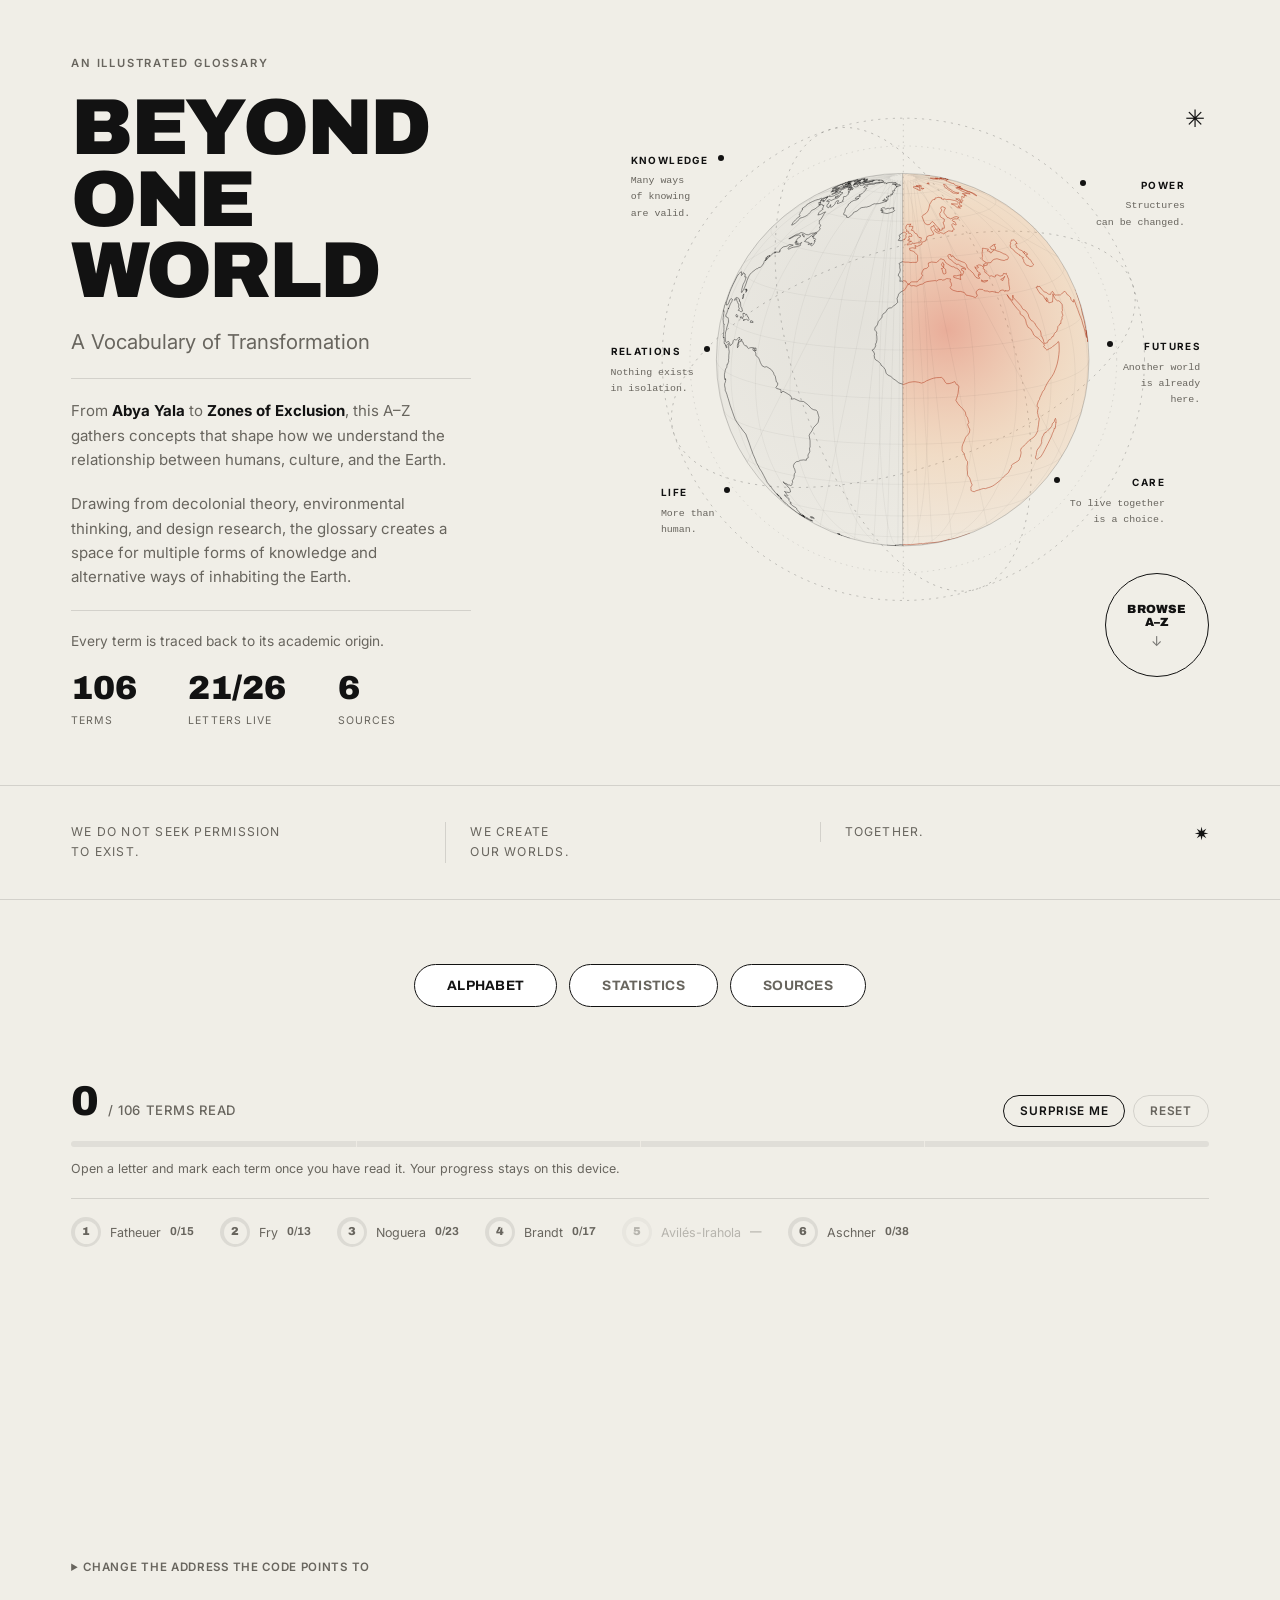
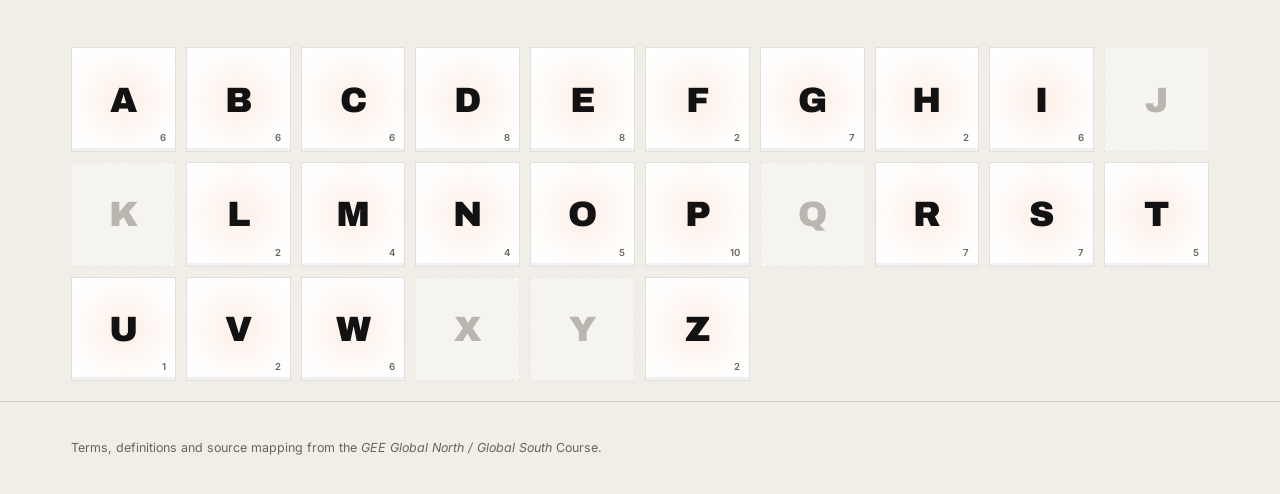
==== index.html @ c8bd0271 "Beyond One World — illustrated A–Z glossary An A–Z of 106 concepts around the Global North / Global " ====
<!doctype html>
<html lang="en">
<head>
<meta charset="UTF-8">
<meta name="viewport" content="width=device-width, initial-scale=1.0">
<title>Vocabulary — Global North / Global South</title>
<meta name="description" content="An illustrated A–Z of terms around Global North and Global South, linked to their academic sources.">
<link rel="preconnect" href="https://fonts.googleapis.com">
<link rel="preconnect" href="https://fonts.gstatic.com" crossorigin>
<link href="https://fonts.googleapis.com/css2?family=Archivo:wght@500;700;900&family=Inter:wght@400;500;600;700&display=swap" rel="stylesheet">
<link rel="stylesheet" href="styles.css?v=20260728113535">
</head>
<body>

<header class="site-header">
  <div class="wrap hero">

    <div class="hero-main">
      <p class="eyebrow">An illustrated glossary</p>
      <h1>Beyond<br>One<br>World</h1>
      <p class="hero-subtitle">A Vocabulary of Transformation</p>

      <div class="hero-rule"></div>

      <p class="intro">
        From <strong>Abya Yala</strong> to <strong>Zones of Exclusion</strong>, this A–Z gathers
        concepts that shape how we understand the relationship between humans, culture, and the Earth.
      </p>
      <p class="intro">
        Drawing from decolonial theory, environmental thinking, and design research, the glossary
        creates a space for multiple forms of knowledge and alternative ways of inhabiting the Earth.
      </p>

      <div class="hero-rule"></div>

      <p class="intro-note">Every term is traced back to its academic origin.</p>

      <dl class="stats">
        <div><dt id="stat-terms">–</dt><dd>terms</dd></div>
        <div><dt id="stat-letters">–</dt><dd>letters live</dd></div>
        <div><dt>6</dt><dd>sources</dd></div>
      </dl>
    </div>

    <div class="hero-globe">
      <span class="hero-star" aria-hidden="true">✳</span>

      <div class="globe-stage">
        <svg class="orbits" viewBox="0 0 800 800" aria-hidden="true">
          <g class="orbit-spin">
            <ellipse cx="400" cy="400" rx="330" ry="330"/>
            <ellipse cx="400" cy="400" rx="330" ry="150" transform="rotate(-18 400 400)"/>
            <ellipse cx="400" cy="400" rx="150" ry="330" transform="rotate(-18 400 400)"/>
            <ellipse cx="400" cy="400" rx="292" ry="292" class="orbit-faint"/>
          </g>
          <line class="meridian" x1="400" y1="70" x2="400" y2="730"/>
        </svg>

        <div class="globe" id="globe-live"></div>

        <ul class="notes">
          <li class="note note-knowledge"><b>Knowledge</b><span>Many ways<br>of knowing<br>are valid.</span></li>
          <li class="note note-power"><b>Power</b><span>Structures<br>can be changed.</span></li>
          <li class="note note-relations"><b>Relations</b><span>Nothing exists<br>in isolation.</span></li>
          <li class="note note-futures"><b>Futures</b><span>Another world<br>is already<br>here.</span></li>
          <li class="note note-life"><b>Life</b><span>More than<br>human.</span></li>
          <li class="note note-care"><b>Care</b><span>To live together<br>is a choice.</span></li>
        </ul>
      </div>

      <a class="hero-badge" href="#alphabet" aria-label="Browse the A–Z">
        <span class="hero-badge-label">Browse<br>A–Z</span>
        <span class="hero-badge-arrow" aria-hidden="true">↓</span>
      </a>
    </div>

  </div>

  <div class="creed">
    <div class="wrap creed-inner">
      <p>We do not seek permission<br>to exist.</p>
      <p>We create<br>our worlds.</p>
      <p>Together.</p>
      <span class="creed-mark" aria-hidden="true">✷</span>
    </div>
  </div>
</header>

<main class="wrap">
  <nav class="section-tabs" aria-label="Sections">
    <button class="tab-btn is-active" data-tab="alphabet" aria-selected="true">Alphabet</button>
    <button class="tab-btn" data-tab="stats" aria-selected="false">Statistics</button>
    <button class="tab-btn" data-tab="sources" aria-selected="false">Sources</button>
  </nav>

  <div id="tab-alphabet" class="tab-panel">
    <section class="discovery" aria-label="Reading progress">
      <div class="disc-top">
        <div class="disc-count">
          <span id="disc-found">0</span><span class="disc-of">/ <span id="disc-total">0</span> terms read</span>
        </div>
        <div class="disc-actions">
          <button id="disc-random" class="disc-btn">Surprise me</button>
          <button id="disc-reset" class="disc-btn is-quiet">Reset</button>
        </div>
      </div>
      <div class="disc-track" role="progressbar" aria-valuemin="0" aria-valuemax="100" aria-valuenow="0">
        <span id="disc-fill" class="disc-fill"></span>
        <span class="disc-mark" style="left:25%"></span>
        <span class="disc-mark" style="left:50%"></span>
        <span class="disc-mark" style="left:75%"></span>
      </div>
      <p class="disc-hint">Open a letter and mark each term once you have read it. Your progress stays on this device.</p>
      <div id="disc-medals" class="disc-medals"></div>
    </section>

    <section class="handoff" aria-label="Play on your phone">
      <button id="flip" class="flip" aria-expanded="false">
        <span class="flip-inner">

          <span class="flip-face flip-front">
            <span class="flip-blob" aria-hidden="true"></span>
            <span class="flip-eyebrow">Take it with you</span>
            <span class="flip-title">Let’s play</span>
            <span class="flip-sub">A letter appears. Tap it and learn what it holds.</span>
            <span class="flip-hint">Tap for the code →</span>
          </span>

          <span class="flip-face flip-back">
            <span class="flip-qr" id="qr"></span>
            <span class="flip-back-text">
              <span class="flip-eyebrow">Scan to play</span>
              <span id="qr-url" class="flip-url"></span>
              <span class="flip-hint">Tap to turn back</span>
            </span>
          </span>

        </span>
      </button>

      <details class="handoff-adv">
        <summary>Change the address the code points to</summary>
        <p id="handoff-note" class="handoff-note" hidden></p>
        <label class="handoff-field">
          <span>Address your phone should open</span>
          <input id="handoff-url" type="text" inputmode="url" spellcheck="false" autocomplete="off">
        </label>
        <a id="handoff-open" class="handoff-open" href="play.html">Or just play here ↗</a>
      </details>
    </section>

    <section id="alphabet" class="alphabet" aria-label="Alphabet">
      <!-- letter tiles injected by app.js -->
    </section>

    <section id="wordpanel" class="wordpanel" hidden>
      <div class="wordpanel-head">
        <div class="wordpanel-letter" id="wp-letter"></div>
        <button id="wp-close" class="close-btn" aria-label="Close">✕</button>
      </div>
      <div id="wp-cards" class="cards"></div>
    </section>
  </div>

  <div id="cursor-tag" class="cursor-tag" aria-hidden="true"><span>Explore</span></div>

  <div id="toast" class="toast" role="status" aria-live="polite" hidden>
    <span class="toast-mark" id="toast-mark"></span>
    <span><strong id="toast-title"></strong><em id="toast-body"></em></span>
  </div>

  <div id="tab-sources" class="tab-panel" hidden>
    <section id="sources" class="sources">
      <h2>Sources</h2>
      <p class="sources-note">The numbers on each term refer to these academic texts. Each one links to the original text.</p>
      <ol id="sources-list" class="sources-list"></ol>
    </section>
  </div>

  <div id="tab-stats" class="tab-panel" hidden>
    <section class="stats-page">
      <h2>Statistics</h2>
      <p class="sources-note">
        A qualitative concept analysis of the six sources. Every text was read against the same
        framework, so the profiles can be compared: concepts are grouped, counted, and categorised
        by frequency using fixed thresholds.
      </p>
      <p class="sources-note method-note">
        <strong>Method.</strong> All frequencies are counted directly from the source PDFs. Running
        page headers and the reference list are removed before counting, and each concept group is
        matched by an explicit set of word forms, so no occurrence is counted under two groups.
        Alongside frequency, each concept records the number of pages it appears on — a concept can
        be frequent yet confined to one stretch of a text.
      </p>

      <nav class="stats-level-nav" aria-label="Statistics levels">
        <button class="level-btn is-active" data-level="glossary">Glossary</button>
        <button class="level-btn" data-level="source">Source profiles</button>
        <button class="level-btn" data-level="compare">Comparison</button>
        <button class="level-btn" data-level="network">Network</button>
      </nav>

      <!-- ---------- Level 0: the glossary itself ---------- -->
      <div class="level-panel" data-level-panel="glossary">
        <h3 class="stats-subhead">Terms per letter</h3>
        <div class="radial-wrap">
          <div class="radial-chart-box">
            <div class="radial-glow" aria-hidden="true"></div>
            <svg id="radial-letters" viewBox="0 0 400 400"></svg>
            <div class="radial-center-label">
              <span id="radial-total">–</span>
              <span>terms</span>
            </div>
          </div>
        </div>

        <h3 class="stats-subhead">Terms per source</h3>
        <div id="stats-sources" class="stat-cards"></div>
      </div>

      <!-- ---------- Level 1: one source at a time ---------- -->
      <div class="level-panel" data-level-panel="source" hidden>
        <div class="source-picker">
          <label for="stat-source-select">Source</label>
          <div class="select-shell">
            <select id="stat-source-select"></select>
            <span class="select-arrow" aria-hidden="true">▾</span>
          </div>
        </div>
        <div id="source-profile" class="source-profile" aria-live="polite"></div>
        <div id="word-freq-sections"></div>
      </div>

      <!-- ---------- Level 2: the six texts against each other ---------- -->
      <div class="level-panel" data-level-panel="compare" hidden>
        <div id="compare-sections"></div>
      </div>

      <!-- ---------- Level 3: concepts as a network ---------- -->
      <div class="level-panel" data-level-panel="network" hidden>
        <div id="network-sections"></div>
      </div>
    </section>
  </div>
</main>

<footer class="site-footer">
  <div class="wrap">
    <p>Terms, definitions and source mapping from the <em>GEE Global North / Global South</em> Course.</p>
  </div>
</footer>

<script src="assets/globe-data.js"></script>
<script src="globe.js"></script>
<script src="qr.js?v=20260728113535"></script>
<script src="data.js?v=20260728113535"></script>
<script src="app.js?v=20260728113535"></script>
</body>
</html>
---- styles.css ----
:root {
  --accent: #DE4B25;
  --accent-soft: #F2A25C;

  --bg: #F0EEE7;
  --ink: #121212;
  --ink-soft: #68655E;
  --paper: #FFFFFF;
  --line: rgba(18, 18, 18, 0.13);

  /* Concept families — five muted tones tuned to the warm off-white paper */
  --fam-eco: #4E7F63;
  --fam-pol: #DE4B25;
  --fam-dec: #8E4468;
  --fam-soc: #46688C;
  --fam-des: #C4862A;

  --font-display: 'Archivo', sans-serif;
  --font-body: 'Inter', sans-serif;

  /* vertical rhythm — one scale the whole page breathes from */
  --gap-xs: 10px;
  --gap-s:  20px;
  --gap-m:  36px;
  --gap-l:  64px;
  --gap-xl: 104px;
}

* { box-sizing: border-box; }

html { scroll-behavior: smooth; }

body {
  margin: 0;
  background: var(--bg);
  color: var(--ink);
  font-family: var(--font-body);
  line-height: 1.55;
}

.wrap {
  max-width: 1240px;
  margin: 0 auto;
  padding: 0 clamp(24px, 4vw, 56px);
}

/* ---------- Header / Hero ---------- */

.site-header {
  border-bottom: 1px solid var(--line);
  padding: var(--gap-s) 0 0;
  overflow: hidden;
  display: flex;
  flex-direction: column;
  min-height: 100svh;
}

/* auto side-margins would stop a flex item stretching, so state the width */
.site-header > .wrap { width: 100%; }

.hero {
  position: relative;
  display: grid;
  grid-template-columns: minmax(0, 0.86fr) minmax(0, 1.14fr);
  column-gap: clamp(40px, 5vw, 88px);
  align-items: center;
  flex: 1;
  padding-bottom: var(--gap-s);
}

.hero-main { grid-column: 1; }

.eyebrow {
  font-family: var(--font-body);
  font-weight: 600;
  letter-spacing: 0.16em;
  text-transform: uppercase;
  font-size: 0.7rem;
  color: var(--ink-soft);
  margin: 0 0 var(--gap-s);
}

h1 {
  font-family: var(--font-display);
  font-weight: 900;
  font-size: clamp(2.2rem, min(6.2vw, 9vh), 5rem);
  line-height: 0.9;
  margin: 0;
  color: var(--ink);
  text-transform: uppercase;
  letter-spacing: -0.03em;
}

.hero-subtitle {
  font-family: var(--font-body);
  font-weight: 400;
  font-size: clamp(1rem, 1.6vw, 1.3rem);
  color: var(--ink-soft);
  margin: var(--gap-s) 0 0;
}

.hero-rule {
  height: 1px;
  background: var(--line);
  margin: var(--gap-s) 0;
  max-width: 400px;
}

.intro {
  margin: 0 0 var(--gap-s);
  font-size: 0.94rem;
  line-height: 1.62;
  color: var(--ink-soft);
  max-width: 42ch;
}

.intro strong { color: var(--ink); font-weight: 700; }

.intro-note {
  margin: 0;
  font-size: 0.86rem;
  color: var(--ink-soft);
}

.stats {
  display: flex;
  gap: clamp(32px, 4vw, 60px);
  margin: var(--gap-s) 0 0;
}

.stats dt {
  font-family: var(--font-display);
  font-weight: 900;
  font-size: clamp(1.5rem, 2.6vw, 2.1rem);
  line-height: 1;
  color: var(--ink);
}

.stats dd {
  margin: 8px 0 0;
  font-size: 0.66rem;
  text-transform: uppercase;
  letter-spacing: 0.1em;
  color: var(--ink-soft);
}

/* ---- the globe ---- */

.hero-globe {
  grid-column: 2;
  position: relative;
  display: flex;
  align-items: center;
  justify-content: center;
  min-height: 0;
  padding-bottom: 66px;   /* clearance so the badge never sits on a note */
}

.hero-star {
  position: absolute;
  top: 0;
  right: 4px;
  font-size: 1.5rem;
  color: var(--ink);
  line-height: 1;
}

.globe-stage {
  position: relative;
  width: min(100%, 620px, 56vh);
  aspect-ratio: 1 / 1;
  display: flex;
  align-items: center;
  justify-content: center;
}

.orbits {
  position: absolute;
  inset: -8%;
  width: 116%;
  height: 116%;
  overflow: visible;
}

.orbits ellipse {
  fill: none;
  stroke: var(--ink);
  stroke-opacity: 0.3;
  stroke-width: 1;
  stroke-dasharray: 3 7;
}

.orbits .orbit-faint { stroke-opacity: 0.16; stroke-dasharray: 2 6; }

.orbits .meridian {
  stroke: var(--ink);
  stroke-opacity: 0.22;
  stroke-width: 1;
  stroke-dasharray: 2 6;
}

/* a very slow turn, so the drawing feels alive without asking for attention */
.orbit-spin {
  transform-origin: 400px 400px;
  animation: orbitTurn 240s linear infinite;
}

@keyframes orbitTurn { to { transform: rotate(360deg); } }

.globe {
  position: relative;
  z-index: 1;
  width: 84%;
  display: block;
}

.globe svg { display: block; width: 100%; height: auto; overflow: visible; }

/* ---- the six notes ---- */

.notes {
  position: absolute;
  inset: 0;
  list-style: none;
  margin: 0;
  padding: 0;
  z-index: 2;
  pointer-events: none;
}

.note {
  position: absolute;
  width: max-content;
  max-width: 15ch;
}

.note b {
  display: block;
  font-family: var(--font-body);
  font-weight: 700;
  font-size: 0.62rem;
  letter-spacing: 0.14em;
  text-transform: uppercase;
  color: var(--ink);
  margin-bottom: 5px;
}

.note span {
  display: block;
  font-family: ui-monospace, "SF Mono", Menlo, monospace;
  font-size: 0.62rem;
  line-height: 1.65;
  color: var(--ink-soft);
}

/* the little terminal dot on the orbit */
.note::after {
  content: "";
  position: absolute;
  top: 2px;
  width: 6px;
  height: 6px;
  border-radius: 50%;
  background: var(--ink);
}

.note-knowledge { top: 9%;  left: -4%; }
.note-relations { top: 47%; left: -8%; }
.note-life      { top: 75%; left: 2%; }
.note-power     { top: 14%; right: -6%; text-align: right; }
.note-futures   { top: 46%; right: -9%; text-align: right; }
.note-care      { top: 73%; right: -2%; text-align: right; }

.note-knowledge::after,
.note-relations::after,
.note-life::after { right: -16px; }

.note-power::after,
.note-futures::after,
.note-care::after { left: -16px; }

/* ---- browse badge ---- */

.hero-badge {
  position: absolute;
  right: 0;
  bottom: 0;
  width: 104px;
  height: 104px;
  border-radius: 50%;
  border: 1px solid var(--ink);
  display: flex;
  flex-direction: column;
  align-items: center;
  justify-content: center;
  gap: 6px;
  text-align: center;
  text-decoration: none;
  color: var(--ink);
  background: var(--bg);
  transition: background 0.25s ease, color 0.25s ease, transform 0.25s ease;
}

.hero-badge-label {
  font-family: var(--font-display);
  font-weight: 900;
  font-size: 0.74rem;
  letter-spacing: 0.01em;
  text-transform: uppercase;
  line-height: 1.1;
}

.hero-badge-arrow { font-size: 0.85rem; line-height: 1; opacity: 0.55; }

.hero-badge:hover { background: var(--ink); color: var(--bg); transform: scale(1.03); }
.hero-badge:hover .hero-badge-arrow { opacity: 1; transform: translateY(2px); }

/* ---- the creed band ---- */

.creed {
  border-top: 1px solid var(--line);
  padding: var(--gap-m) 0;
  margin-top: auto;
}

.creed-inner {
  position: relative;
  display: grid;
  grid-template-columns: repeat(3, 1fr) auto;
  gap: 28px;
  align-items: start;
}

.creed p {
  margin: 0;
  font-size: 0.76rem;
  letter-spacing: 0.1em;
  text-transform: uppercase;
  line-height: 1.7;
  color: var(--ink-soft);
  border-left: 1px solid var(--line);
  padding-left: 24px;
}

.creed p:first-child { border-left: 0; padding-left: 0; }

.creed-mark { font-size: 1.1rem; color: var(--ink); line-height: 1.4; }

@media (max-width: 1000px) {
  .hero {
    grid-template-columns: minmax(0, 1fr);
    row-gap: 40px;
  }
  .hero-main, .hero-globe { grid-column: 1; }
  .hero-globe {
    min-height: 0;
    padding-bottom: 0;
    flex-direction: column;
  }
  .globe-stage { width: min(100%, 460px); margin: 0 auto; }
  .hero-star { display: none; }
  .hero-badge {
    position: static;
    margin: 30px auto 0;
    flex: 0 0 auto;
    width: 104px;
    height: 104px;
  }
  .note { font-size: 0.9em; max-width: 12ch; }
}

@media (max-width: 620px) {
  .notes { display: none; }
  .orbits { inset: -4%; width: 108%; height: 108%; }
  .creed-inner { grid-template-columns: 1fr 1fr; gap: 16px; }
  .creed p { border-left: 0; padding-left: 0; font-size: 0.68rem; }
  .creed-mark { display: none; }
  .hero-rule { margin: 20px 0; }
}

@media (prefers-reduced-motion: reduce) {
  .orbit-spin { animation: none; }
}

/* ---------- Section tabs ---------- */

.section-tabs {
  display: flex;
  justify-content: center;
  gap: 12px;
  padding: var(--gap-l) 0 var(--gap-xs);
}

.tab-btn {
  position: relative;
  font-family: var(--font-display);
  font-weight: 700;
  font-size: 0.85rem;
  letter-spacing: 0.02em;
  text-transform: uppercase;
  padding: 13px 32px;
  border-radius: 999px;
  border: 1px solid var(--ink);
  background: var(--paper);
  color: var(--ink-soft);
  cursor: pointer;
  overflow: hidden;
  transition: color 0.15s ease;
}

.tab-btn::before {
  content: "";
  position: absolute;
  inset: -40%;
  background: radial-gradient(circle at 35% 35%, var(--accent) 0%, var(--accent-soft) 50%, transparent 82%);
  filter: blur(16px);
  opacity: 0;
  z-index: -1;
  transition: opacity 0.2s ease;
}

.tab-btn:hover::before {
  opacity: 0.45;
}

.tab-btn.is-active {
  color: var(--ink);
}

.tab-btn.is-active::before {
  opacity: 0.85;
}

/* ---------- Alphabet grid ---------- */

.alphabet {
  display: grid;
  grid-template-columns: repeat(auto-fill, minmax(104px, 1fr));
  gap: 10px;
  padding: var(--gap-l) 0 var(--gap-s);
}

.letter-tile {
  position: relative;
  aspect-ratio: 1 / 1;
  border: 1px solid var(--line);
  background: var(--paper);
  cursor: pointer;
  display: flex;
  align-items: center;
  justify-content: center;
  overflow: hidden;
  padding: 0;
  font-family: var(--font-display);
  font-weight: 900;
  font-size: clamp(1.6rem, 3.4vw, 2.2rem);
  color: var(--ink);
  transition: border-color 0.15s ease;
}

.letter-tile .blob {
  position: absolute;
  width: 74%;
  height: 74%;
  border-radius: 50%;
  background: radial-gradient(circle, var(--accent) 0%, var(--accent-soft) 55%, transparent 78%);
  filter: blur(18px);
  opacity: 0.16;
  z-index: 0;
  transition: opacity 0.18s ease, transform 0.18s ease;
}

.letter-tile:hover:not(.is-empty) .blob {
  opacity: 0.5;
  transform: scale(1.08);
}

.letter-tile:hover:not(.is-empty) {
  border-color: var(--ink);
}

.letter-tile .glyph {
  position: relative;
  z-index: 2;
}

.letter-tile .count {
  position: absolute;
  bottom: 8px;
  right: 9px;
  z-index: 2;
  font-family: var(--font-body);
  font-weight: 600;
  font-size: 0.6rem;
  color: var(--ink-soft);
}

.letter-tile.is-selected {
  border-color: var(--ink);
  border-width: 2px;
}

.letter-tile.is-empty {
  cursor: default;
  color: var(--ink-soft);
  opacity: 0.4;
  border-style: dashed;
}

/* ---------- Word panel ---------- */

.wordpanel {
  margin-top: var(--gap-l);
  background: var(--paper);
  border: 1px solid var(--line);
  box-shadow: 0 30px 60px rgba(20, 17, 14, 0.08);
  padding: 26px clamp(18px, 4vw, 36px) 36px;
}

.wordpanel-head {
  display: flex;
  align-items: baseline;
  justify-content: space-between;
  margin-bottom: 22px;
  padding-bottom: 18px;
  border-bottom: 1px solid var(--line);
}

.wordpanel-letter {
  font-family: var(--font-display);
  font-weight: 900;
  font-size: 2.1rem;
  color: var(--ink);
  display: flex;
  align-items: baseline;
  gap: 14px;
}

.wordpanel-letter .full {
  font-family: var(--font-body);
  font-weight: 500;
  font-size: 0.8rem;
  text-transform: uppercase;
  letter-spacing: 0.08em;
  color: var(--ink-soft);
}

.close-btn {
  border: 1px solid var(--ink);
  background: var(--paper);
  color: var(--ink);
  width: 34px;
  height: 34px;
  border-radius: 50%;
  font-size: 0.9rem;
  cursor: pointer;
  display: flex;
  align-items: center;
  justify-content: center;
  transition: background 0.12s ease, color 0.12s ease;
}

.close-btn:hover { background: var(--ink); color: var(--paper); }

.cards {
  display: grid;
  grid-template-columns: repeat(auto-fill, minmax(280px, 1fr));
  gap: var(--gap-s);
}

.card {
  background: var(--paper);
  border: 1px solid var(--line);
  padding: 20px 22px;
  transition: box-shadow 0.15s ease, border-color 0.15s ease;
}

.card:hover {
  border-color: var(--ink);
  box-shadow: 0 16px 32px rgba(20, 17, 14, 0.07);
}

.card h3 {
  font-family: var(--font-display);
  font-weight: 700;
  font-size: 1rem;
  text-transform: uppercase;
  letter-spacing: 0.01em;
  margin: 0 0 10px;
  color: var(--ink);
  display: flex;
  align-items: center;
  gap: 9px;
}

.card h3 .dot {
  width: 9px;
  height: 9px;
  border-radius: 50%;
  background: var(--accent);
  flex-shrink: 0;
}

.card p {
  margin: 0 0 14px;
  font-size: 0.92rem;
  color: var(--ink-soft);
}

.source-badge {
  display: inline-flex;
  align-items: center;
  gap: 5px;
  font-family: var(--font-body);
  font-weight: 600;
  font-size: 0.7rem;
  letter-spacing: 0.03em;
  text-transform: uppercase;
  background: transparent;
  color: var(--ink);
  border: 1px solid var(--ink);
  padding: 5px 11px;
  border-radius: 999px;
  cursor: pointer;
  text-decoration: none;
  transition: background 0.12s ease, color 0.12s ease;
}

.source-badge:hover { background: var(--ink); color: var(--paper); }

/* ---------- Sources ---------- */

.sources {
  margin: 64px 0 48px;
  padding-top: 32px;
  border-top: 1px solid var(--line);
}

.sources h2 {
  font-family: var(--font-display);
  font-weight: 900;
  text-transform: uppercase;
  font-size: 1.3rem;
  margin: 0 0 6px;
}

.sources-note {
  color: var(--ink-soft);
  margin: 0 0 24px;
  font-size: 0.9rem;
}

.sources-list {
  list-style: none;
  margin: 0;
  padding: 0;
  border-top: 1px solid var(--line);
}

.sources-list li {
  padding: 18px 0;
  border-bottom: 1px solid var(--line);
  display: grid;
  grid-template-columns: 36px 1fr;
  gap: 12px;
  align-items: start;
  scroll-margin-top: 24px;
}

.src-link {
  color: var(--ink);
}

.src-link:hover {
  color: var(--ink-soft);
}

.sources-list li.is-flash {
  animation: flash 1.1s ease;
}

@keyframes flash {
  0% { background: var(--accent-soft); }
  100% { background: transparent; }
}

.src-num {
  font-family: var(--font-display);
  font-weight: 900;
  color: var(--ink);
  font-size: 1.1rem;
}

.src-tags {
  display: flex;
  flex-wrap: wrap;
  gap: 6px;
  margin-bottom: 8px;
}

.src-type-tag {
  display: inline-block;
  font-family: var(--font-body);
  font-weight: 600;
  font-size: 0.62rem;
  letter-spacing: 0.05em;
  text-transform: uppercase;
  color: var(--ink-soft);
  border: 1px solid var(--line);
  border-radius: 999px;
  padding: 3px 9px;
}

.src-lang-tag {
  font-style: italic;
}

.src-citation {
  line-height: 1.5;
}

.src-title {
  font-style: italic;
  font-weight: 500;
}

.src-meta {
  font-size: 0.83rem;
  color: var(--ink-soft);
  margin-top: 4px;
}

.open-text-btn {
  display: inline-flex;
  align-items: center;
  gap: 6px;
  margin-top: 12px;
  font-family: var(--font-body);
  font-weight: 600;
  font-size: 0.72rem;
  letter-spacing: 0.03em;
  text-transform: uppercase;
  color: var(--ink);
  background: transparent;
  border: 1px solid var(--ink);
  padding: 6px 13px;
  border-radius: 999px;
  text-decoration: none;
  transition: background 0.12s ease, color 0.12s ease;
}

.open-text-btn:hover {
  background: var(--ink);
  color: var(--paper);
}

/* ---------- Statistics ---------- */

.stats-page {
  padding-bottom: var(--gap-l);
}

.stats-page h2 {
  font-family: var(--font-display);
  font-weight: 900;
  text-transform: uppercase;
  font-size: 1.4rem;
  margin: 0 0 6px;
}

.stats-subhead {
  font-family: var(--font-display);
  font-weight: 900;
  text-transform: uppercase;
  letter-spacing: 0.02em;
  font-size: 0.95rem;
  margin: var(--gap-l) 0 var(--gap-s);
  padding-top: var(--gap-m);
  border-top: 1px solid var(--line);
}

.radial-wrap {
  display: flex;
  justify-content: center;
  padding: 12px 0 8px;
}

.radial-chart-box {
  position: relative;
  width: min(400px, 90vw);
  height: min(400px, 90vw);
}

.radial-glow {
  position: absolute;
  inset: 12%;
  border-radius: 50%;
  background: radial-gradient(circle, var(--accent) 0%, var(--accent-soft) 50%, transparent 82%);
  filter: blur(38px);
  opacity: 0.4;
  z-index: 0;
}

.radial-chart-box svg {
  position: relative;
  z-index: 1;
  width: 100%;
  height: 100%;
  overflow: visible;
}

.radial-spoke {
  stroke: var(--ink);
  stroke-opacity: 0.55;
  stroke-width: 1.5;
  stroke-linecap: round;
  stroke-dasharray: 1 5;
}

.radial-dot {
  fill: var(--accent);
}

.radial-tick-label {
  font-family: var(--font-display);
  font-weight: 700;
  font-size: 12px;
  fill: var(--ink);
}

.radial-center-label {
  position: absolute;
  z-index: 2;
  inset: 0;
  display: flex;
  flex-direction: column;
  align-items: center;
  justify-content: center;
  pointer-events: none;
}

.radial-center-label span:first-child {
  font-family: var(--font-display);
  font-weight: 900;
  font-size: 2.6rem;
  color: var(--ink);
  line-height: 1;
}

.radial-center-label span:last-child {
  font-family: var(--font-body);
  font-weight: 600;
  font-size: 0.75rem;
  text-transform: uppercase;
  letter-spacing: 0.08em;
  color: var(--ink-soft);
  margin-top: 4px;
}

.stat-cards {
  display: grid;
  grid-template-columns: repeat(auto-fill, minmax(220px, 1fr));
  gap: 14px;
}

.stat-card {
  display: flex;
  align-items: center;
  gap: 14px;
  background: var(--paper);
  border-radius: 18px;
  padding: 16px 18px;
  box-shadow: 0 16px 32px rgba(20, 17, 14, 0.07);
}

.stat-card-badge {
  flex-shrink: 0;
  width: 38px;
  height: 38px;
  border-radius: 50%;
  background: var(--accent);
  color: var(--paper);
  display: flex;
  align-items: center;
  justify-content: center;
  font-family: var(--font-display);
  font-weight: 900;
  font-size: 1rem;
}

.stat-card-body {
  display: flex;
  flex-direction: column;
}

.stat-card-count {
  font-family: var(--font-display);
  font-weight: 900;
  font-size: 1.3rem;
  color: var(--ink);
  line-height: 1.1;
}

.stat-card-label {
  font-family: var(--font-body);
  font-size: 0.78rem;
  color: var(--ink-soft);
}

/* ---------- Word frequency ---------- */

.freq-section {
  margin-top: 8px;
}

.freq-wrap {
  display: flex;
  flex-wrap: wrap;
  align-items: center;
  gap: 32px;
  padding: 8px 0 28px;
}

.freq-chart-box {
  width: 200px;
  height: 200px;
  flex-shrink: 0;
}

.freq-chart-box svg {
  width: 100%;
  height: 100%;
}

.freq-legend {
  display: flex;
  flex-direction: column;
  gap: 10px;
}

.freq-legend-row {
  display: flex;
  align-items: center;
  gap: 10px;
  font-family: var(--font-body);
  font-weight: 600;
  font-size: 0.85rem;
  color: var(--ink);
}

.freq-swatch {
  width: 14px;
  height: 14px;
  border-radius: 50%;
  background: var(--accent);
  flex-shrink: 0;
}

.freq-cards {
  display: grid;
  grid-template-columns: repeat(auto-fit, minmax(230px, 1fr));
  gap: 16px;
}

.freq-card {
  background: var(--paper);
  border: 1px solid var(--line);
  border-radius: 14px;
  padding: 18px 20px;
}

.freq-card-head {
  display: flex;
  align-items: center;
  gap: 9px;
  margin-bottom: 4px;
}

.freq-card-head h4 {
  margin: 0;
  font-family: var(--font-display);
  font-weight: 900;
  text-transform: uppercase;
  font-size: 0.9rem;
  color: var(--ink);
}

.freq-card-desc {
  margin: 0 0 14px;
  font-size: 0.8rem;
  color: var(--ink-soft);
}

.freq-term-list {
  list-style: none;
  margin: 0;
  padding: 0;
  display: flex;
  flex-direction: column;
  gap: 12px;
}

.freq-term-list li {
  padding-top: 12px;
  border-top: 1px solid var(--line);
}

.freq-term-list li:first-child {
  padding-top: 0;
  border-top: none;
}

.freq-term {
  font-family: var(--font-display);
  font-weight: 700;
  font-size: 0.88rem;
  color: var(--ink);
}

.freq-original {
  font-style: italic;
  font-size: 0.78rem;
  color: var(--ink-soft);
  margin-left: 6px;
}

.freq-term-list p {
  margin: 4px 0 0;
  font-size: 0.8rem;
  color: var(--ink-soft);
}

@media (max-width: 560px) {
  .freq-wrap {
    flex-direction: column;
    align-items: flex-start;
  }
}

/* ---------- Footer ---------- */

.site-footer {
  border-top: 1px solid var(--line);
  padding: var(--gap-m) 0;
}

.site-footer p {
  margin: 0;
  font-size: 0.78rem;
  color: var(--ink-soft);
}

@media (max-width: 520px) {
  .alphabet {
    grid-template-columns: repeat(auto-fill, minmax(74px, 1fr));
  }
  .letter-tile { font-size: 1.35rem; }

  .section-tabs {
    gap: 6px;
  }
  .tab-btn {
    padding: 11px 14px;
    font-size: 0.7rem;
  }
}

/* ---------- Statistics: levels, source profiles, comparison, network ---------- */

.stats-level-nav {
  display: flex;
  flex-wrap: wrap;
  gap: 6px;
  margin: 26px 0 8px;
  padding-bottom: 18px;
  border-bottom: 1px solid var(--line);
}

.level-btn {
  font-family: var(--font-body);
  font-size: 0.78rem;
  font-weight: 600;
  letter-spacing: 0.04em;
  text-transform: uppercase;
  color: var(--ink-soft);
  background: transparent;
  border: 1px solid var(--line);
  border-radius: 999px;
  padding: 8px 16px;
  cursor: pointer;
  transition: background 0.18s ease, color 0.18s ease, border-color 0.18s ease;
}

.level-btn:hover { border-color: var(--ink); color: var(--ink); }

.level-btn.is-active {
  background: var(--ink);
  border-color: var(--ink);
  color: var(--bg);
}

/* ---- source picker ---- */

.source-picker {
  display: flex;
  align-items: center;
  gap: 14px;
  margin: 30px 0 6px;
  flex-wrap: wrap;
}

.source-picker label {
  font-size: 0.72rem;
  font-weight: 600;
  letter-spacing: 0.1em;
  text-transform: uppercase;
  color: var(--ink-soft);
}

.select-shell {
  position: relative;
  flex: 1 1 340px;
  max-width: 620px;
}

.select-shell select {
  appearance: none;
  -webkit-appearance: none;
  width: 100%;
  font-family: var(--font-display);
  font-weight: 700;
  font-size: 1.02rem;
  color: var(--ink);
  background: var(--paper);
  border: 1px solid var(--line);
  border-radius: 999px;
  padding: 13px 46px 13px 20px;
  cursor: pointer;
  box-shadow: 0 12px 26px rgba(20, 17, 14, 0.06);
}

.select-shell select:focus-visible { outline: 2px solid var(--accent); outline-offset: 2px; }

.select-arrow {
  position: absolute;
  right: 20px;
  top: 50%;
  transform: translateY(-50%);
  pointer-events: none;
  color: var(--ink-soft);
  font-size: 0.9rem;
}

/* ---- profile header ---- */

.profile-head {
  display: flex;
  flex-wrap: wrap;
  gap: 26px;
  align-items: flex-start;
  justify-content: space-between;
  padding: 30px 0 6px;
}

.profile-head-main { flex: 1 1 420px; }

.profile-eyebrow {
  display: block;
  font-size: 0.7rem;
  font-weight: 600;
  letter-spacing: 0.12em;
  text-transform: uppercase;
  color: var(--accent);
  margin-bottom: 10px;
}

.profile-head h3 {
  font-family: var(--font-display);
  font-weight: 900;
  font-size: clamp(2rem, 5vw, 3.1rem);
  line-height: 0.98;
  letter-spacing: -0.02em;
  margin: 0 0 10px;
}

.profile-title {
  font-size: 0.95rem;
  font-weight: 500;
  margin: 0 0 12px;
  max-width: 58ch;
}

.profile-lead {
  font-size: 0.95rem;
  color: var(--ink-soft);
  margin: 0;
  max-width: 58ch;
}

.profile-focus {
  flex: 0 0 auto;
  border-left: 1px solid var(--line);
  padding-left: 20px;
  max-width: 220px;
}

.profile-focus span {
  display: block;
  font-size: 0.68rem;
  font-weight: 600;
  letter-spacing: 0.1em;
  text-transform: uppercase;
  color: var(--ink-soft);
  margin-bottom: 6px;
}

.profile-focus strong {
  font-family: var(--font-display);
  font-weight: 700;
  font-size: 1.05rem;
  line-height: 1.2;
}

.profile-figures {
  display: flex;
  flex-wrap: wrap;
  margin: 30px 0 4px;
  border-top: 1px solid var(--ink);
  border-bottom: 1px solid var(--line);
}

.profile-figures > div {
  flex: 1 1 132px;
  padding: 18px 20px 16px;
  border-left: 1px solid var(--line);
}

.profile-figures > div:first-child { border-left: 0; padding-left: 0; }

.profile-figures dt {
  font-family: var(--font-display);
  font-weight: 900;
  font-size: 1.9rem;
  line-height: 1;
  margin: 0 0 6px;
}

.profile-figures dt.is-word {
  font-size: 1.05rem;
  line-height: 1.15;
  padding-top: 4px;
}

.profile-figures dd {
  margin: 0;
  font-size: 0.72rem;
  font-weight: 600;
  letter-spacing: 0.06em;
  text-transform: uppercase;
  color: var(--ink-soft);
}

.profile-reading {
  font-size: 1.02rem;
  line-height: 1.65;
  max-width: 66ch;
  margin: 0;
  padding-left: 18px;
  border-left: 2px solid var(--accent);
}

/* ---- concept spectrum ---- */

.spec-head,
.spec-row {
  display: grid;
  grid-template-columns: 26px minmax(120px, 1.15fr) minmax(90px, 2fr) 48px 62px 24px;
  align-items: center;
  gap: 14px;
}

.spec-head {
  font-size: 0.66rem;
  font-weight: 600;
  letter-spacing: 0.1em;
  text-transform: uppercase;
  color: var(--ink-soft);
  padding-bottom: 8px;
  border-bottom: 1px solid var(--line);
}

.spec-head span { white-space: nowrap; }
.spec-head span:nth-child(1) { grid-column: 2; }
.spec-head span:nth-child(2) { grid-column: 4; text-align: right; }
.spec-head span:nth-child(3) { grid-column: 5; text-align: right; }

.spectrum {
  list-style: none;
  margin: 0;
  padding: 0;
}

.spec-row {
  padding: 13px 0;
  border-bottom: 1px solid var(--line);
}

.spec-rank {
  font-family: var(--font-display);
  font-size: 0.7rem;
  font-weight: 700;
  color: var(--ink-soft);
  opacity: 0.6;
}

.spec-term {
  font-family: var(--font-display);
  font-weight: 700;
  font-size: 0.95rem;
  line-height: 1.2;
}

.spec-bar-cell {
  display: block;
  height: 10px;
  background: rgba(18, 18, 18, 0.05);
  border-radius: 999px;
  overflow: hidden;
}

.spec-bar {
  display: block;
  height: 100%;
  border-radius: 999px;
  min-width: 3px;
}

.spec-freq {
  font-family: var(--font-display);
  font-weight: 900;
  font-size: 1.05rem;
  text-align: right;
}

.weight-dots {
  display: inline-flex;
  gap: 4px;
  justify-content: flex-end;
}

.wdot {
  width: 6px;
  height: 6px;
  border-radius: 50%;
  border: 1px solid var(--ink);
  opacity: 0.28;
}

.wdot.is-on { background: var(--ink); opacity: 1; }

.spec-cat {
  font-family: var(--font-display);
  font-weight: 900;
  font-size: 0.72rem;
  text-align: center;
  color: var(--paper);
  background: var(--ink);
  border-radius: 5px;
  padding: 2px 0;
  cursor: help;
}

.spec-cat.cat-B { background: var(--ink-soft); }
.spec-cat.cat-C { background: rgba(18, 18, 18, 0.32); }
.spec-cat.cat-D { background: rgba(18, 18, 18, 0.18); color: var(--ink); }

/* ---- family balance ---- */

.fam-block { margin-top: 4px; }

.fam-bar {
  display: flex;
  height: 22px;
  border-radius: 999px;
  overflow: hidden;
  gap: 2px;
  background: var(--line);
}

.fam-seg { display: block; }

.fam-legend {
  display: flex;
  flex-wrap: wrap;
  gap: 8px 26px;
  margin-top: 16px;
}

.fam-legend-row {
  display: flex;
  align-items: center;
  gap: 8px;
  font-size: 0.82rem;
}

.fam-swatch {
  width: 10px;
  height: 10px;
  border-radius: 3px;
  flex: 0 0 auto;
}

.fam-name { font-weight: 500; }

.fam-pct {
  font-family: var(--font-display);
  font-weight: 900;
}

.fam-count {
  font-size: 0.74rem;
  color: var(--ink-soft);
}

/* ---- frequency category bands ---- */

.cat-bands {
  display: grid;
  grid-template-columns: repeat(auto-fit, minmax(150px, 1fr));
  gap: 2px;
  background: var(--line);
  border: 1px solid var(--line);
  border-radius: 16px;
  overflow: hidden;
}

.cat-band {
  background: var(--paper);
  padding: 16px 18px;
  display: flex;
  flex-direction: column;
  gap: 2px;
}

.cat-band.is-empty { background: var(--bg); opacity: 0.55; }

.cat-band-letter {
  font-family: var(--font-display);
  font-weight: 900;
  font-size: 0.8rem;
  color: var(--accent);
  letter-spacing: 0.08em;
}

.cat-band-count {
  font-family: var(--font-display);
  font-weight: 900;
  font-size: 1.7rem;
  line-height: 1.1;
}

.cat-band-label { font-size: 0.85rem; font-weight: 600; }

.cat-band-rule {
  font-size: 0.72rem;
  color: var(--ink-soft);
}

/* ---- weight / frequency plot ---- */

.plot-box {
  background: var(--paper);
  border-radius: 20px;
  padding: 14px 16px 10px;
  box-shadow: 0 16px 32px rgba(20, 17, 14, 0.06);
}

.plot-box svg { width: 100%; height: auto; display: block; overflow: visible; }

.plot-grid { stroke: var(--line); stroke-width: 1; }

.plot-axis {
  font-family: var(--font-body);
  font-size: 10px;
  font-weight: 600;
  fill: var(--ink-soft);
}

.plot-label {
  font-family: var(--font-body);
  font-size: 10.5px;
  font-weight: 500;
  fill: var(--ink);
}

.plot-node circle { transition: r 0.15s ease; }
.plot-node:hover circle { r: 9; }

.plot-axes-labels {
  display: flex;
  justify-content: space-between;
  font-size: 0.68rem;
  font-weight: 600;
  letter-spacing: 0.08em;
  text-transform: uppercase;
  color: var(--ink-soft);
  padding: 4px 4px 2px;
}

/* ---- shared-concept matrix ---- */

.mx-scroll { overflow-x: auto; padding-bottom: 4px; }

.matrix { min-width: 620px; }

.mx-row {
  display: grid;
  grid-template-columns: minmax(190px, 1.4fr) repeat(6, 1fr) 54px;
  align-items: center;
  gap: 4px;
  border-bottom: 1px solid var(--line);
  padding: 9px 0;
}

.mx-head {
  border-bottom: 1px solid var(--ink);
  padding-bottom: 10px;
}

.mx-col-head {
  display: flex;
  flex-direction: column;
  align-items: center;
  gap: 1px;
  font-size: 0.62rem;
  letter-spacing: 0.04em;
  text-transform: uppercase;
  color: var(--ink-soft);
  line-height: 1.1;
  text-align: center;
}

.mx-col-head b {
  font-family: var(--font-display);
  font-size: 0.86rem;
  color: var(--ink);
}

.mx-label {
  display: flex;
  align-items: center;
  gap: 9px;
  font-family: var(--font-display);
  font-weight: 700;
  font-size: 0.86rem;
}

.mx-cell {
  display: flex;
  align-items: center;
  justify-content: center;
  min-height: 34px;
}

.mx-dot { display: block; border-radius: 50%; }

.mx-empty {
  width: 4px;
  height: 4px;
  border-radius: 50%;
  background: var(--ink);
  opacity: 0.14;
}

.mx-total {
  font-family: var(--font-display);
  font-weight: 900;
  font-size: 0.95rem;
  text-align: center;
  color: var(--ink-soft);
}

.mx-head .mx-total {
  font-family: var(--font-body);
  font-weight: 600;
  font-size: 0.6rem;
  letter-spacing: 0.06em;
  text-transform: uppercase;
}

/* ---- similarity triangle ---- */

.sim-wrap {
  display: flex;
  flex-wrap: wrap;
  gap: 32px;
  align-items: flex-start;
}

.sim-grid { flex: 1 1 340px; min-width: 300px; }

.sim-row {
  display: grid;
  grid-template-columns: minmax(120px, 1fr) repeat(5, 46px);
  align-items: center;
  gap: 3px;
}

.sim-label {
  font-size: 0.78rem;
  color: var(--ink-soft);
  padding-right: 10px;
  text-align: right;
  white-space: nowrap;
  overflow: hidden;
  text-overflow: ellipsis;
}

.sim-label b {
  font-family: var(--font-display);
  color: var(--ink);
}

.sim-cell {
  position: relative;
  height: 46px;
  display: flex;
  align-items: center;
  justify-content: center;
  border-radius: 6px;
  overflow: hidden;
}

.sim-col-head {
  height: 26px;
  font-family: var(--font-display);
  font-weight: 700;
  font-size: 0.82rem;
  color: var(--ink-soft);
}

.sim-void { background: transparent; }

.sim-fill {
  position: absolute;
  inset: 0;
  background: var(--accent);
}

.sim-n {
  position: relative;
  font-family: var(--font-display);
  font-weight: 900;
  font-size: 1rem;
  color: var(--paper);
  mix-blend-mode: normal;
}

.sim-n.is-light { color: var(--ink); }
.sim-n.is-zero { color: var(--ink-soft); opacity: 0.5; }

.sim-notes {
  flex: 1 1 260px;
  display: flex;
  flex-direction: column;
  gap: 14px;
}

.sim-note {
  background: var(--paper);
  border-radius: 18px;
  padding: 16px 18px;
  box-shadow: 0 16px 32px rgba(20, 17, 14, 0.06);
}

.sim-note span {
  display: block;
  font-size: 0.66rem;
  font-weight: 600;
  letter-spacing: 0.1em;
  text-transform: uppercase;
  color: var(--accent);
  margin-bottom: 4px;
}

.sim-note strong {
  display: block;
  font-family: var(--font-display);
  font-weight: 900;
  font-size: 1.1rem;
  margin-bottom: 4px;
}

.sim-note p {
  margin: 0;
  font-size: 0.84rem;
  color: var(--ink-soft);
}

/* ---- family fingerprints ---- */

.fp-wrap { padding-top: 4px; }

.fp-grid {
  display: grid;
  grid-template-columns: repeat(6, 1fr);
  gap: 12px;
}

.fp-col { margin: 0; }

.fp-bars {
  display: flex;
  align-items: flex-end;
  gap: 4px;
  height: 130px;
  padding-bottom: 8px;
  border-bottom: 1px solid var(--ink);
}

.fp-track {
  flex: 1;
  height: 100%;
  display: flex;
  align-items: flex-end;
  background: rgba(18, 18, 18, 0.04);
  border-radius: 3px 3px 0 0;
}

.fp-fill {
  width: 100%;
  border-radius: 3px 3px 0 0;
  min-height: 1px;
}

.fp-col figcaption {
  display: flex;
  flex-direction: column;
  gap: 1px;
  padding-top: 8px;
  font-size: 0.68rem;
  color: var(--ink-soft);
  line-height: 1.2;
}

.fp-col figcaption b {
  font-family: var(--font-display);
  font-size: 0.95rem;
  color: var(--ink);
}

.fp-legend { margin-top: 18px; }

/* ---- corpus ranking ---- */

.corpus-rank {
  list-style: none;
  margin: 0;
  padding: 0;
  display: flex;
  flex-wrap: wrap;
  align-items: baseline;
  gap: 4px 24px;
}

.corpus-rank li {
  display: flex;
  align-items: baseline;
  gap: 8px;
}

.cr-word {
  font-family: var(--font-display);
  font-weight: 900;
  line-height: 1.15;
  letter-spacing: -0.01em;
}

.cr-meta {
  font-size: 0.68rem;
  font-weight: 600;
  color: var(--ink-soft);
  white-space: nowrap;
}

/* ---- unique concepts ---- */

.uniq-grid {
  display: grid;
  grid-template-columns: repeat(auto-fit, minmax(200px, 1fr));
  gap: 18px;
}

.uniq-col {
  background: var(--paper);
  border-radius: 18px;
  padding: 18px;
  box-shadow: 0 16px 32px rgba(20, 17, 14, 0.06);
}

.uniq-col h4 {
  display: flex;
  align-items: center;
  gap: 8px;
  font-family: var(--font-display);
  font-weight: 900;
  font-size: 0.95rem;
  margin: 0 0 4px;
}

.uniq-num {
  display: inline-flex;
  align-items: center;
  justify-content: center;
  width: 22px;
  height: 22px;
  border-radius: 50%;
  background: var(--ink);
  color: var(--bg);
  font-size: 0.72rem;
}

.uniq-count {
  font-size: 0.72rem;
  color: var(--ink-soft);
  margin: 0 0 10px;
}

.uniq-col ul {
  list-style: none;
  margin: 0;
  padding: 0;
}

.uniq-col li {
  display: flex;
  align-items: center;
  gap: 8px;
  font-size: 0.82rem;
  padding: 5px 0;
  border-top: 1px solid var(--line);
}

/* ---- network ---- */

.net-box {
  position: relative;
  width: 100%;
  max-width: 760px;
  margin: 0 auto;
}

.net-glow {
  position: absolute;
  inset: 22%;
  border-radius: 50%;
  background: radial-gradient(circle, var(--accent) 0%, var(--accent-soft) 50%, transparent 78%);
  filter: blur(52px);
  opacity: 0.28;
  z-index: 0;
}

.net-box svg {
  position: relative;
  z-index: 1;
  width: 100%;
  height: auto;
  display: block;
  overflow: visible;
}

.net-edge {
  fill: none;
  stroke: var(--ink);
  stroke-opacity: 0.1;
  stroke-width: 0.9;
}

.net-edge.is-bridge {
  stroke-opacity: 0.24;
  stroke-width: 1.1;
}

.net-label {
  font-family: var(--font-body);
  font-size: 10.5px;
  font-weight: 500;
  fill: var(--ink);
  paint-order: stroke;
  stroke: var(--bg);
  stroke-width: 3px;
  stroke-linejoin: round;
}

.net-label.is-strong {
  font-family: var(--font-display);
  font-weight: 700;
  font-size: 12px;
}

.net-node circle { transition: fill-opacity 0.15s ease; }
.net-node:hover circle { fill-opacity: 1; }
.net-node:hover .net-label { font-weight: 700; }

.net-text circle {
  fill: var(--ink);
}

.net-text-num {
  font-family: var(--font-display);
  font-weight: 900;
  font-size: 14px;
  fill: var(--bg);
}

.net-text-name {
  font-family: var(--font-display);
  font-weight: 700;
  font-size: 12.5px;
  fill: var(--ink);
  paint-order: stroke;
  stroke: var(--bg);
  stroke-width: 3.5px;
  stroke-linejoin: round;
}

.net-legend { justify-content: center; margin-top: 6px; }

/* ---- bridges & family pairs ---- */

.bridge-list,
.fam-pairs {
  list-style: none;
  margin: 0;
  padding: 0;
}

.br-row {
  display: grid;
  grid-template-columns: 4px minmax(140px, 1.6fr) auto 34px;
  align-items: center;
  gap: 14px;
  padding: 11px 0;
  border-bottom: 1px solid var(--line);
}

.br-strength {
  height: 26px;
  border-radius: 999px;
}

.br-name {
  font-family: var(--font-display);
  font-weight: 700;
  font-size: 0.95rem;
}

.br-chips { display: flex; gap: 5px; flex-wrap: wrap; }

.br-chip {
  display: inline-flex;
  align-items: center;
  justify-content: center;
  width: 21px;
  height: 21px;
  border-radius: 50%;
  border: 1px solid var(--line);
  background: var(--paper);
  font-family: var(--font-display);
  font-weight: 700;
  font-size: 0.7rem;
}

.br-count {
  font-family: var(--font-display);
  font-weight: 900;
  font-size: 1.05rem;
  text-align: right;
}

.fam-pairs li {
  display: flex;
  align-items: center;
  gap: 8px;
  font-size: 0.88rem;
  padding: 9px 0;
  border-bottom: 1px solid var(--line);
}

.fp-link { color: var(--ink-soft); margin: 0 2px; }

.fp-n {
  margin-left: auto;
  font-size: 0.72rem;
  font-weight: 600;
  color: var(--ink-soft);
}

@media (max-width: 820px) {
  .spec-head,
  .spec-row {
    grid-template-columns: 22px minmax(90px, 1.2fr) minmax(60px, 1.4fr) 42px 24px;
    gap: 10px;
  }
  .spec-head span:nth-child(3) { display: none; }
  .weight-dots { display: none; }
  .fp-grid { grid-template-columns: repeat(3, 1fr); row-gap: 20px; }
  .profile-focus { border-left: 0; padding-left: 0; }
  .sim-row { grid-template-columns: minmax(80px, 1fr) repeat(5, 38px); }
  .sim-cell { height: 38px; }
}

.plot-leader {
  stroke: var(--ink);
  stroke-opacity: 0.22;
  stroke-width: 1;
}

.net-ring {
  fill: none;
  stroke: var(--line);
  stroke-width: 1;
  stroke-dasharray: 2 7;
}

/* ---------- Reading progress ---------- */

.discovery {
  padding: var(--gap-l) 0 0;
}

.disc-top {
  display: flex;
  align-items: baseline;
  justify-content: space-between;
  gap: 18px;
  flex-wrap: wrap;
  margin-bottom: 14px;
}

.disc-count {
  font-family: var(--font-display);
  font-weight: 900;
  font-size: clamp(1.6rem, 4vw, 2.6rem);
  line-height: 1;
  letter-spacing: -0.02em;
}

.disc-of {
  font-family: var(--font-body);
  font-weight: 500;
  font-size: 0.82rem;
  letter-spacing: 0.04em;
  text-transform: uppercase;
  color: var(--ink-soft);
  margin-left: 10px;
}

.disc-actions { display: flex; gap: 8px; }

.disc-btn {
  font-family: var(--font-body);
  font-size: 0.74rem;
  font-weight: 600;
  letter-spacing: 0.06em;
  text-transform: uppercase;
  color: var(--ink);
  background: transparent;
  border: 1px solid var(--ink);
  border-radius: 999px;
  padding: 8px 16px;
  cursor: pointer;
  transition: background 0.15s ease, color 0.15s ease, border-color 0.15s ease;
}

.disc-btn:hover { background: var(--ink); color: var(--bg); }

.disc-btn.is-quiet { border-color: var(--line); color: var(--ink-soft); }
.disc-btn.is-quiet:hover { background: transparent; border-color: var(--ink); color: var(--ink); }

.disc-track {
  position: relative;
  height: 6px;
  border-radius: 999px;
  background: rgba(18, 18, 18, 0.07);
  overflow: hidden;
}

.disc-fill {
  display: block;
  height: 100%;
  width: 0;
  border-radius: 999px;
  background: linear-gradient(90deg, var(--accent-soft), var(--accent));
  transition: width 0.45s cubic-bezier(0.22, 1, 0.36, 1);
}

.disc-mark {
  position: absolute;
  top: 0;
  width: 1px;
  height: 100%;
  background: var(--bg);
  opacity: 0.85;
}

.disc-hint {
  font-size: 0.78rem;
  color: var(--ink-soft);
  margin: 12px 0 0;
}

.disc-medals {
  display: flex;
  flex-wrap: wrap;
  gap: 10px 26px;
  margin-top: 20px;
  padding-top: 18px;
  border-top: 1px solid var(--line);
}

.medal {
  display: flex;
  align-items: center;
  gap: 9px;
  font-size: 0.78rem;
}

.medal-ring {
  width: 30px;
  height: 30px;
  border-radius: 50%;
  display: flex;
  align-items: center;
  justify-content: center;
  flex: 0 0 auto;
  transition: transform 0.25s ease;
}

.medal-core {
  width: 23px;
  height: 23px;
  border-radius: 50%;
  background: var(--bg);
  display: flex;
  align-items: center;
  justify-content: center;
  font-family: var(--font-display);
  font-weight: 900;
  font-size: 0.72rem;
  color: var(--ink-soft);
}

.medal.is-complete .medal-ring { transform: scale(1.06); }
.medal.is-complete .medal-core { background: var(--ink); color: var(--bg); }
.medal.is-complete .medal-name { font-weight: 700; color: var(--ink); }

.medal-name { color: var(--ink-soft); }

.medal.is-none { opacity: 0.42; }
.medal.is-none .medal-ring { background: rgba(18, 18, 18, 0.09) !important; }

.medal-count {
  font-family: var(--font-display);
  font-weight: 700;
  font-size: 0.72rem;
  color: var(--ink-soft);
}

/* ---- tile states ---- */

.letter-tile .tile-track {
  position: absolute;
  left: 0;
  bottom: 0;
  width: 100%;
  height: 3px;
  background: rgba(18, 18, 18, 0.06);
  z-index: 2;
}

.letter-tile .tile-fill {
  display: block;
  height: 100%;
  width: 0;
  background: var(--accent);
  transition: width 0.4s cubic-bezier(0.22, 1, 0.36, 1);
}

.letter-tile .tile-check {
  position: absolute;
  top: 7px;
  left: 9px;
  z-index: 2;
  font-size: 0.7rem;
  color: var(--accent);
  opacity: 0;
  transform: scale(0.4);
  transition: opacity 0.2s ease, transform 0.25s cubic-bezier(0.22, 1, 0.36, 1);
}

.letter-tile.is-started { border-color: rgba(18, 18, 18, 0.3); }

.letter-tile.is-complete {
  background: var(--ink);
  border-color: var(--ink);
  color: var(--bg);
}

.letter-tile.is-complete .count { color: rgba(255, 255, 255, 0.62); }
.letter-tile.is-complete .tile-track { background: rgba(255, 255, 255, 0.16); }
.letter-tile.is-complete .tile-fill { background: var(--accent-soft); }

.letter-tile.is-complete .tile-check {
  opacity: 1;
  transform: scale(1);
  color: var(--accent-soft);
}

/* ---- card collect control ---- */

.card { position: relative; transition: box-shadow 0.2s ease, transform 0.2s ease; }

.card-foot {
  display: flex;
  align-items: center;
  justify-content: space-between;
  gap: 12px;
  margin-top: 14px;
  padding-top: 12px;
  border-top: 1px solid var(--line);
}

.collect-btn {
  display: inline-flex;
  align-items: center;
  gap: 8px;
  background: transparent;
  border: 0;
  padding: 4px 2px;
  cursor: pointer;
  font-family: var(--font-body);
  font-size: 0.7rem;
  font-weight: 600;
  letter-spacing: 0.05em;
  text-transform: uppercase;
  color: var(--ink-soft);
  transition: color 0.15s ease;
}

.collect-btn:hover { color: var(--ink); }

.collect-ring {
  width: 20px;
  height: 20px;
  border-radius: 50%;
  border: 1.5px solid var(--line);
  display: flex;
  align-items: center;
  justify-content: center;
  transition: background 0.2s ease, border-color 0.2s ease, transform 0.25s cubic-bezier(0.22, 1, 0.36, 1);
}

.collect-btn:hover .collect-ring { border-color: var(--ink); }

.collect-tick {
  font-size: 0.62rem;
  line-height: 1;
  color: var(--paper);
  opacity: 0;
  transform: scale(0.3);
  transition: opacity 0.18s ease, transform 0.25s cubic-bezier(0.34, 1.56, 0.64, 1);
}

.card.is-read .collect-ring {
  background: var(--accent);
  border-color: var(--accent);
  transform: scale(1.06);
}

.card.is-read .collect-tick { opacity: 1; transform: scale(1); }
.card.is-read .collect-btn { color: var(--accent); }
.card.is-read .dot { background: var(--accent); }

.card.just-read { animation: cardPop 0.45s cubic-bezier(0.22, 1, 0.36, 1); }

@keyframes cardPop {
  0%   { transform: scale(1); }
  40%  { transform: scale(1.022); }
  100% { transform: scale(1); }
}

.card.is-spotlit { animation: cardSpot 1.5s ease; }

@keyframes cardSpot {
  0%, 100% { box-shadow: 0 16px 32px rgba(20, 17, 14, 0.07); }
  25%      { box-shadow: 0 0 0 3px var(--accent), 0 16px 32px rgba(20, 17, 14, 0.12); }
}

/* ---- milestone toast ---- */

.toast {
  position: fixed;
  left: 50%;
  bottom: 26px;
  z-index: 60;
  display: flex;
  align-items: center;
  gap: 14px;
  max-width: min(440px, calc(100vw - 32px));
  padding: 14px 22px 14px 16px;
  border-radius: 999px;
  background: var(--ink);
  color: var(--bg);
  box-shadow: 0 20px 44px rgba(20, 17, 14, 0.28);
  transform: translate(-50%, 130%);
  opacity: 0;
  transition: transform 0.42s cubic-bezier(0.22, 1, 0.36, 1), opacity 0.3s ease;
}

.toast.is-up { transform: translate(-50%, 0); opacity: 1; }

.toast-mark {
  flex: 0 0 auto;
  width: 30px;
  height: 30px;
  border-radius: 50%;
  background: var(--accent);
  display: flex;
  align-items: center;
  justify-content: center;
  font-size: 0.85rem;
}

.toast strong {
  display: block;
  font-family: var(--font-display);
  font-weight: 900;
  font-size: 0.92rem;
  letter-spacing: -0.01em;
}

.toast em {
  display: block;
  font-style: normal;
  font-size: 0.76rem;
  opacity: 0.72;
  margin-top: 1px;
}

@media (prefers-reduced-motion: reduce) {
  .disc-fill, .tile-fill, .collect-ring, .collect-tick, .toast { transition-duration: 0.01ms; }
  .card.just-read, .card.is-spotlit { animation: none; }
}

@media (max-width: 560px) {
  .disc-medals { gap: 10px 16px; }
  .medal-name { display: none; }
}

/* ---------- Swiss smiley ---------- */

.smiley {
  width: 100%;
  height: 100%;
  display: block;
  overflow: visible;
}

.smiley .sm-face { fill: currentColor; }
.smiley .sm-eye  { fill: currentColor; }

.smiley .sm-mouth {
  fill: none;
  stroke: currentColor;
  stroke-width: 2;
  stroke-linecap: butt;
}

/* When the badge draws its own face, the features are knocked out of it, so
   they must take the surface colour rather than currentColor. */
.smiley.has-face .sm-eye { fill: var(--sm-knockout, var(--bg)); }
.smiley.has-face .sm-mouth { stroke: var(--sm-knockout, var(--bg)); }

/* Inside a filled circle the features are knocked out in the surface colour. */
.card.is-read .collect-ring .smiley { color: var(--paper); }

.collect-tick {
  width: 13px;
  height: 13px;
  display: block;
}

.collect-tick .smiley .sm-mouth { stroke-width: 2.4; }

/* The completed letter becomes a face: eyes above the glyph, mouth below. */
.letter-tile .tile-face {
  position: absolute;
  inset: 0;
  width: 100%;
  height: 100%;
  z-index: 1;
  color: var(--accent-soft);
  opacity: 0;
  transform: scale(0.82);
  transform-origin: 50% 50%;
  transition: opacity 0.24s ease, transform 0.4s cubic-bezier(0.34, 1.4, 0.64, 1);
  pointer-events: none;
}

.letter-tile .tile-face .tf-eye { fill: currentColor; }

.letter-tile .tile-face .tf-mouth {
  fill: none;
  stroke: currentColor;
  stroke-width: 4.6;
  stroke-linecap: butt;
}

.letter-tile.is-complete .tile-face { opacity: 1; transform: scale(1); }

.medal-core .smiley.is-medal {
  width: 15px;
  height: 15px;
  color: var(--bg);
}

.toast-mark .smiley.is-toast {
  width: 18px;
  height: 18px;
  color: var(--ink);
}

/* ---------- Explore cursor ---------- */

.cursor-tag {
  position: fixed;
  top: 0;
  left: 0;
  z-index: 70;
  pointer-events: none;
  opacity: 0;
  transition: opacity 0.16s ease;
  will-change: transform;
}

.cursor-tag span {
  position: absolute;
  top: 0;
  left: 0;
  transform: translate(-50%, -50%) scale(0.7);
  display: block;
  white-space: nowrap;
  background: var(--ink);
  color: var(--bg);
  font-family: var(--font-body);
  font-size: 0.66rem;
  font-weight: 600;
  letter-spacing: 0.12em;
  text-transform: uppercase;
  padding: 10px 16px;
  border-radius: 999px;
  transition: transform 0.22s cubic-bezier(0.34, 1.45, 0.64, 1);
}

.cursor-tag.is-on { opacity: 1; }
.cursor-tag.is-on span { transform: translate(-50%, -50%) scale(1); }

/* The tag replaces the pointer over live tiles. */
.alphabet.has-cursor-tag .letter-tile:not(.is-empty) { cursor: none; }

@media (prefers-reduced-motion: reduce) {
  .cursor-tag, .cursor-tag span { transition-duration: 0.01ms; }
  .letter-tile .tile-face { transition-duration: 0.01ms; }
}

/* ---------- Frequency tiers (per source) ---------- */

.freq-legend-row .tier-n {
  font-family: var(--font-display);
  font-weight: 900;
  margin-left: auto;
  padding-left: 14px;
  color: var(--ink-soft);
}

.freq-legend-row.is-off { opacity: 0.38; }

.freq-card.is-off { opacity: 0.5; }

.freq-card-head { position: relative; flex-wrap: wrap; }

.tier-rule {
  font-size: 0.66rem;
  font-weight: 600;
  letter-spacing: 0.04em;
  text-transform: uppercase;
  color: var(--ink-soft);
  margin-left: auto;
}

.tier-list li {
  display: grid;
  grid-template-columns: 1fr auto;
  gap: 2px 10px;
  align-items: baseline;
}

.tier-list .freq-term { grid-column: 1; }

.tier-figs {
  grid-column: 2;
  display: inline-flex;
  align-items: center;
  gap: 10px;
}

.tier-freq {
  font-family: var(--font-display);
  font-weight: 900;
  font-size: 0.95rem;
}

.tier-dist {
  grid-column: 1 / -1;
  font-size: 0.72rem;
  color: var(--ink-soft);
}

.tier-list li.tier-empty {
  display: block;
  font-size: 0.8rem;
  color: var(--ink-soft);
  font-style: italic;
}

.tier-note { margin-top: -6px; }

/* ---------- Close reading, term by term ---------- */

.cr-grid {
  display: grid;
  grid-template-columns: repeat(auto-fill, minmax(258px, 1fr));
  gap: 14px;
}

.cr-card {
  display: flex;
  flex-direction: column;
  background: var(--paper);
  border-radius: 18px;
  padding: 18px 20px 16px;
  box-shadow: 0 16px 32px rgba(20, 17, 14, 0.06);
}

.cr-head { margin-bottom: 10px; }

.cr-head h4 {
  font-family: var(--font-display);
  font-weight: 900;
  font-size: 1.02rem;
  letter-spacing: -0.01em;
  margin: 0 0 2px;
}

.cr-orig {
  display: block;
  font-size: 0.8rem;
  font-style: italic;
  color: var(--accent);
}

.cr-role {
  margin: 0 0 14px;
  font-size: 0.88rem;
  line-height: 1.55;
  color: var(--ink-soft);
  flex: 1;
}

.cr-foot {
  display: flex;
  align-items: center;
  justify-content: space-between;
  gap: 10px;
  padding-top: 11px;
  border-top: 1px solid var(--line);
}

.cr-tier {
  display: inline-flex;
  align-items: center;
  gap: 7px;
  font-size: 0.68rem;
  font-weight: 600;
  letter-spacing: 0.05em;
  text-transform: uppercase;
  color: var(--ink-soft);
}

.cr-page {
  font-family: var(--font-display);
  font-weight: 700;
  font-size: 0.72rem;
  color: var(--ink);
  white-space: nowrap;
}

/* measured spectrum: original-language label + page reach */

.spec-orig {
  display: block;
  font-family: var(--font-body);
  font-weight: 400;
  font-style: italic;
  font-size: 0.74rem;
  color: var(--accent);
  margin-top: 1px;
}

.spec-reach {
  display: inline-flex;
  align-items: center;
  gap: 7px;
  justify-content: flex-end;
}

.spec-reach-track {
  display: block;
  width: 38px;
  height: 4px;
  border-radius: 999px;
  background: rgba(18, 18, 18, 0.1);
  overflow: hidden;
}

.spec-reach-fill {
  display: block;
  height: 100%;
  border-radius: 999px;
  background: var(--ink);
  opacity: 0.55;
}

.spec-reach-n {
  font-family: var(--font-display);
  font-weight: 700;
  font-size: 0.76rem;
  color: var(--ink-soft);
  min-width: 16px;
  text-align: right;
}

@media (max-width: 820px) {
  .spec-reach-track { display: none; }
}

.method-note {
  border-left: 2px solid var(--line);
  padding-left: 14px;
  font-size: 0.82rem;
  max-width: 72ch;
}

.method-note strong { color: var(--ink); }

/* ---------- Constellation: hover focus + drift ---------- */

.net-node { cursor: default; }

.net-hit {
  fill: transparent;
  pointer-events: all;
}

.net-node circle:first-child,
.net-label { pointer-events: none; }

.net-label {
  transition: opacity 0.16s ease;
}

.net-label.is-quiet { opacity: 0; }

.net-node:hover .net-label.is-quiet,
.net-node.is-hot .net-label.is-quiet { opacity: 1; }

/* while one node is held, everything else recedes */
.net-box svg.is-focused .net-node:not(.is-hot) { opacity: 0.24; }
.net-box svg.is-focused .net-edge:not(.is-hot) { stroke-opacity: 0.04; }

.net-node,
.net-edge { transition: opacity 0.18s ease, stroke-opacity 0.18s ease; }

.net-edge.is-hot {
  stroke: var(--accent);
  stroke-opacity: 0.85;
  stroke-width: 1.5;
}

.net-node.is-hot circle:first-child { fill-opacity: 1; }

.net-node.is-hot .net-label {
  font-family: var(--font-display);
  font-weight: 700;
  font-size: 12.5px;
}

@media (prefers-reduced-motion: reduce) {
  .net-node, .net-edge, .net-label { transition-duration: 0.01ms; }
}

/* ---------- Let's play — flip card ---------- */

.handoff { display: block; margin-top: var(--gap-l); }

.flip {
  display: block;
  width: 100%;
  border: 0;
  padding: 0;
  background: none;
  cursor: pointer;
  perspective: 1400px;
  font: inherit;
  color: inherit;
  text-align: left;
}

.flip-inner {
  position: relative;
  display: block;
  width: 100%;
  min-height: 230px;
  transition: transform 0.72s cubic-bezier(0.22, 1, 0.36, 1);
  transform-style: preserve-3d;
}

.flip.is-flipped .flip-inner { transform: rotateY(180deg); }

.flip-face {
  position: absolute;
  inset: 0;
  display: flex;
  border-radius: 24px;
  background: var(--paper);
  box-shadow: 0 18px 36px rgba(20, 17, 14, 0.08);
  overflow: hidden;
  -webkit-backface-visibility: hidden;
  backface-visibility: hidden;
}

.flip-front {
  flex-direction: column;
  justify-content: center;
  padding: 34px 36px;
}

.flip-blob {
  position: absolute;
  top: -40%;
  right: -12%;
  width: 62%;
  padding-bottom: 62%;
  border-radius: 50%;
  background: radial-gradient(circle at 50% 50%, var(--accent) 0%, var(--accent-soft) 48%, transparent 74%);
  filter: blur(46px);
  opacity: 0.55;
  pointer-events: none;
}

.flip-front > *:not(.flip-blob) { position: relative; z-index: 1; }

.flip-eyebrow {
  display: block;
  font-size: 0.66rem;
  font-weight: 600;
  letter-spacing: 0.14em;
  text-transform: uppercase;
  color: var(--accent);
  margin-bottom: 8px;
}

.flip-title {
  display: block;
  font-family: var(--font-display);
  font-weight: 900;
  font-size: clamp(2rem, 5vw, 3rem);
  line-height: 1;
  letter-spacing: -0.02em;
  margin-bottom: 10px;
}

.flip-sub {
  display: block;
  font-size: 0.95rem;
  color: var(--ink-soft);
  max-width: 34ch;
  margin-bottom: 18px;
}

.flip-hint {
  display: block;
  font-size: 0.72rem;
  font-weight: 600;
  letter-spacing: 0.08em;
  text-transform: uppercase;
  color: var(--ink);
}

.flip:hover .flip-hint { color: var(--accent); }

.flip-back {
  transform: rotateY(180deg);
  align-items: center;
  gap: 28px;
  padding: 26px 34px;
  background: var(--ink);
}

.flip-qr {
  flex: 0 0 auto;
  width: 168px;
  height: 168px;
  border-radius: 14px;
  background: #fff;
  padding: 8px;
  display: flex;
  align-items: center;
  justify-content: center;
}

.flip-qr svg { display: block; width: 100%; height: 100%; }

.flip-back-text { display: flex; flex-direction: column; }
.flip-back .flip-eyebrow { color: var(--accent-soft); }

.flip-url {
  font-family: var(--font-display);
  font-weight: 700;
  font-size: 1rem;
  color: var(--bg);
  word-break: break-all;
  margin-bottom: 14px;
}

.flip-back .flip-hint { color: rgba(255, 255, 255, 0.58); }

.qr-error { font-size: 0.72rem; color: var(--accent); text-align: center; padding: 10px; }

.handoff-adv {
  margin-top: 12px;
  font-size: 0.8rem;
  color: var(--ink-soft);
}

.handoff-adv summary {
  cursor: pointer;
  font-size: 0.72rem;
  font-weight: 600;
  letter-spacing: 0.06em;
  text-transform: uppercase;
  color: var(--ink-soft);
  padding: 6px 0;
}

.handoff-adv summary:hover { color: var(--ink); }

@media (max-width: 620px) {
  .flip-inner { min-height: 300px; }
  .flip-back { flex-direction: column; gap: 16px; padding: 22px; text-align: center; }
  .flip-back-text { align-items: center; }
  .flip-qr { width: 140px; height: 140px; }
}

@media (prefers-reduced-motion: reduce) {
  .flip-inner { transition-duration: 0.01ms; }
}

/* Short laptops: tighten the opening screen's rhythm so the creed still
   lands above the fold rather than being cut in half. */
@media (min-width: 1001px) and (max-height: 840px) {
  :root { --gap-s: 13px; --gap-m: 24px; --gap-l: 44px; }

  .hero-subtitle { margin-top: 12px; }
  .intro { margin-bottom: 12px; font-size: 0.88rem; line-height: 1.55; }
  .intro-note { font-size: 0.8rem; }
  .stats dt { font-size: clamp(1.3rem, 2.2vw, 1.8rem); }
  .globe-stage { width: min(100%, 620px, 52vh); }
  .hero-globe { padding-bottom: 56px; }
  .hero-badge { width: 88px; height: 88px; }
  .hero-badge-label { font-size: 0.66rem; }
}
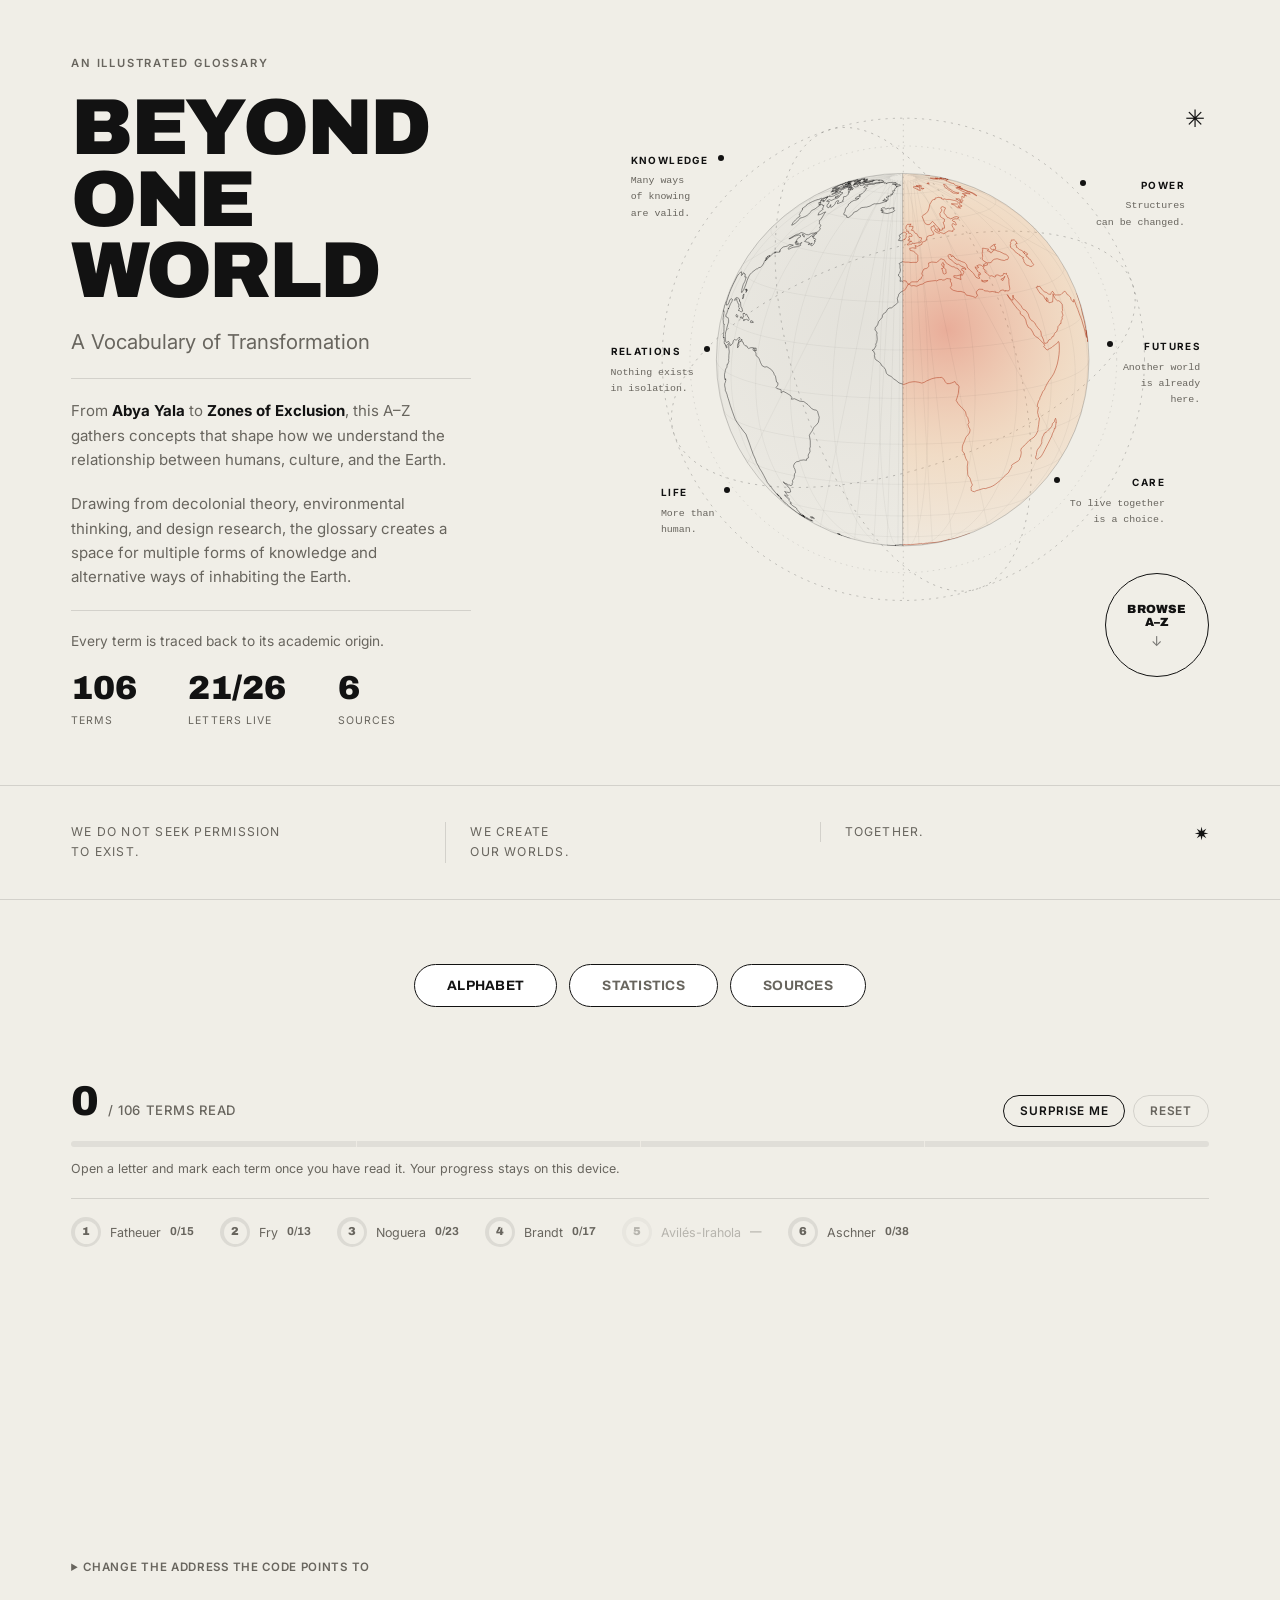
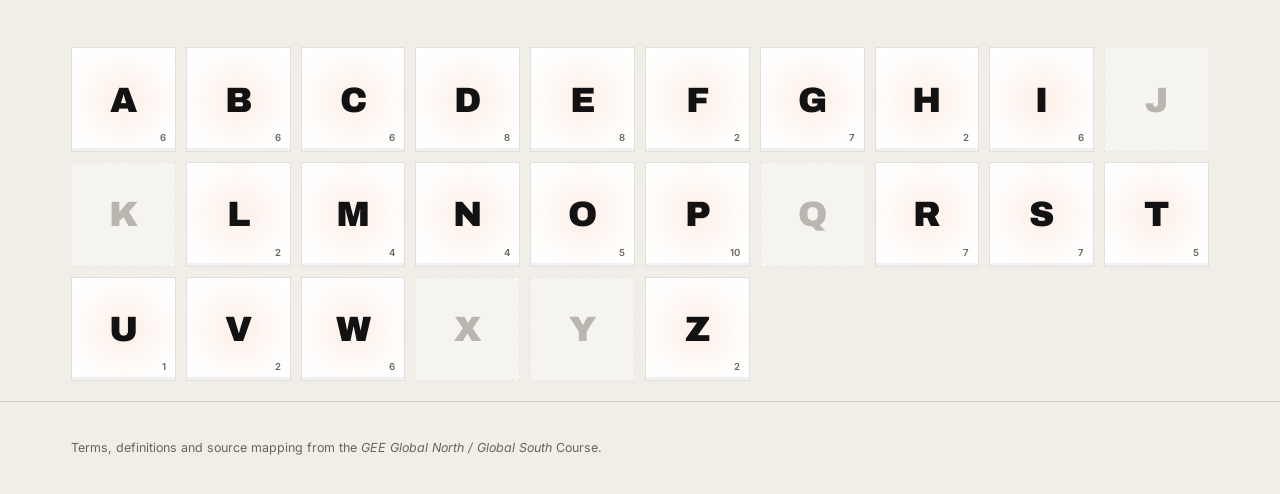
==== commit 922f685f: "Fix QR handoff URL on project-page deployments location.origin alone drops the /beyond-one-world sub" ====
--- a/index.html
+++ b/index.html
@@ -8,7 +8,7 @@
 <link rel="preconnect" href="https://fonts.googleapis.com">
 <link rel="preconnect" href="https://fonts.gstatic.com" crossorigin>
 <link href="https://fonts.googleapis.com/css2?family=Archivo:wght@500;700;900&family=Inter:wght@400;500;600;700&display=swap" rel="stylesheet">
-<link rel="stylesheet" href="styles.css?v=20260728113535">
+<link rel="stylesheet" href="styles.css?v=20260728120611">
 </head>
 <body>
 
@@ -252,8 +252,8 @@
 
 <script src="assets/globe-data.js"></script>
 <script src="globe.js"></script>
-<script src="qr.js?v=20260728113535"></script>
-<script src="data.js?v=20260728113535"></script>
-<script src="app.js?v=20260728113535"></script>
+<script src="qr.js?v=20260728120611"></script>
+<script src="data.js?v=20260728120611"></script>
+<script src="app.js?v=20260728120611"></script>
 </body>
 </html>
